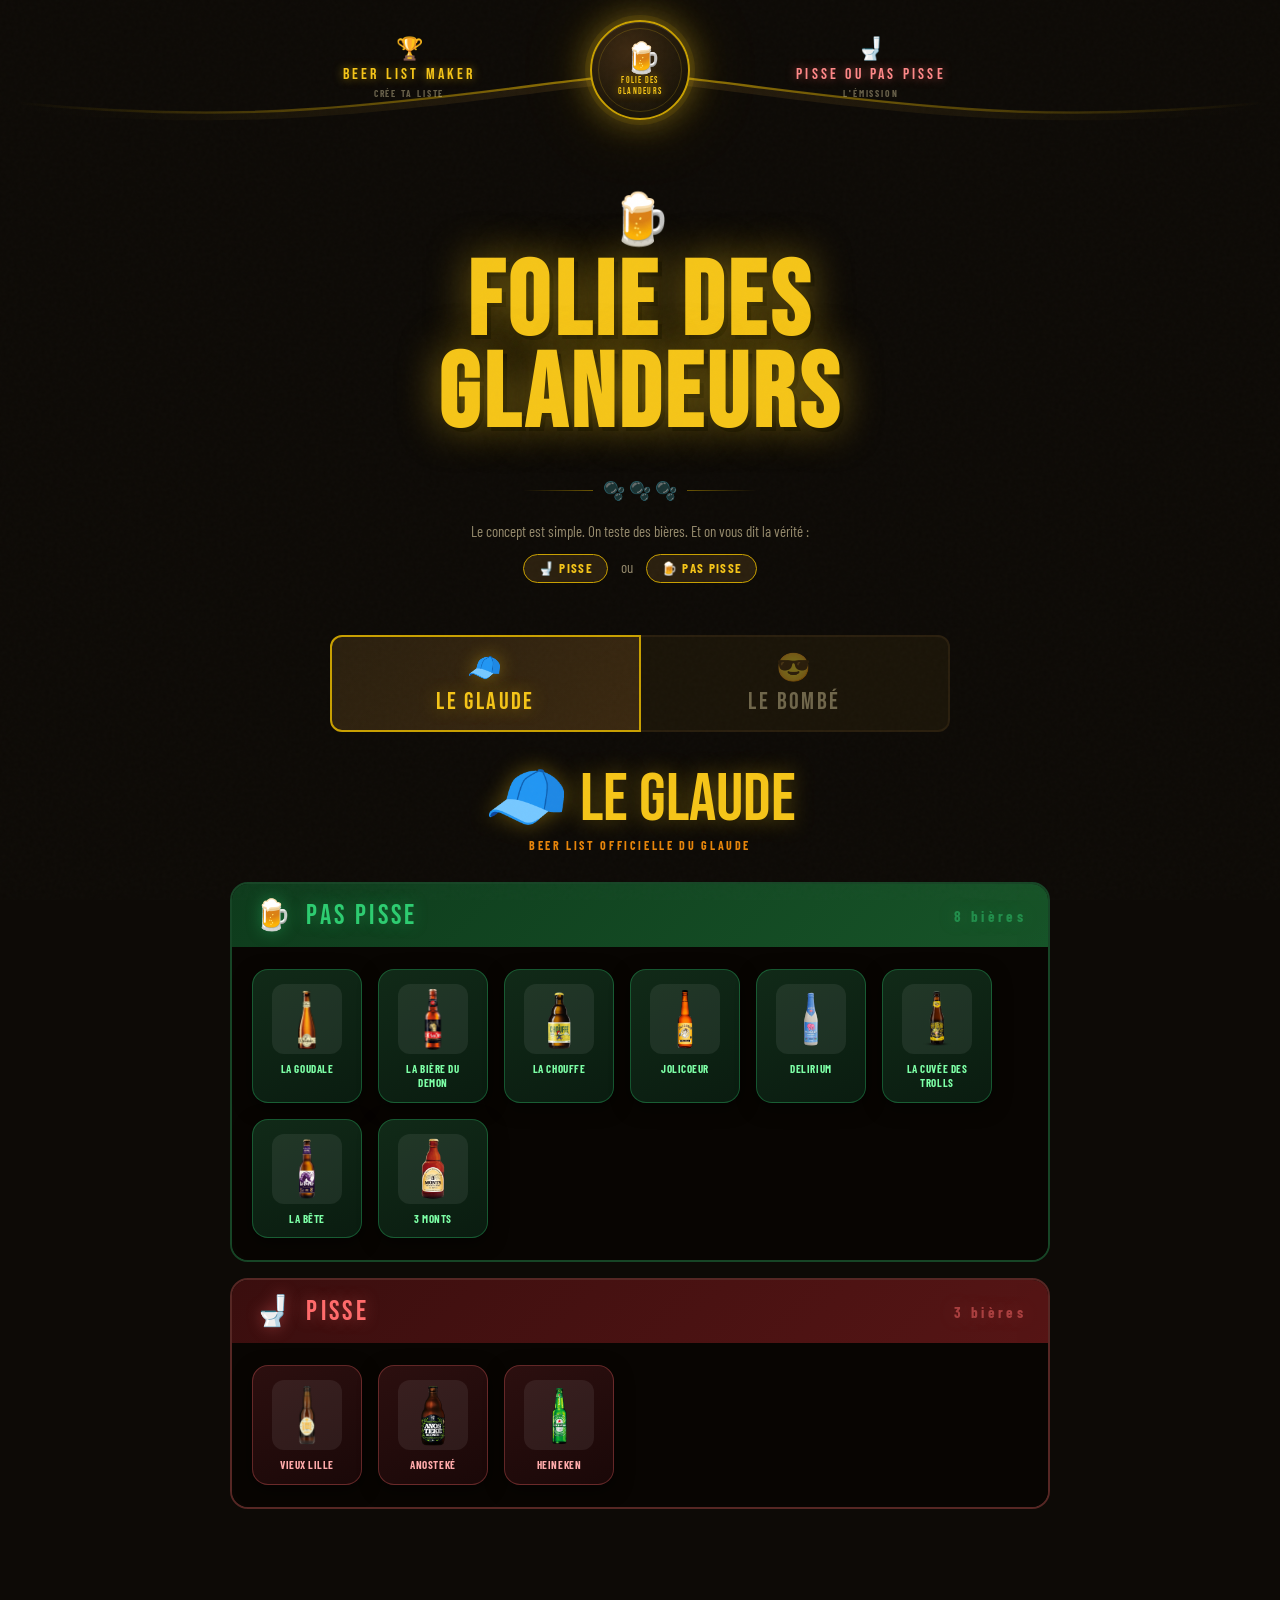
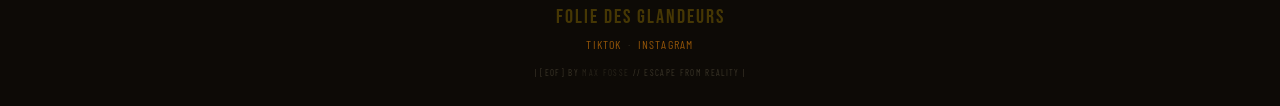
==== index.html @ b47819b6 "Add files via upload" ====
<!DOCTYPE html>
<html lang="fr">
<head>
  <meta charset="UTF-8">
  <meta name="viewport" content="width=device-width, initial-scale=1.0">
  <title>Folie Des Glandeurs</title>
  <link href="https://fonts.googleapis.com/css2?family=Bebas+Neue&family=Permanent+Marker&family=Barlow+Condensed:wght@400;600;700;900&display=swap" rel="stylesheet">
  <link rel="stylesheet" href="styles.css">
  <link rel="icon" href="image/logo.png" type="image/png">
</head>

<nav class="fdg-nav">
  <!-- SVG WINGS -->
  <svg class="fdg-nav-svg" viewBox="0 0 820 90" fill="none" xmlns="http://www.w3.org/2000/svg" preserveAspectRatio="xMidYMin meet">
    <!-- LEFT WING -->
    <path
      d="M410 40 C380 40 300 55 200 62 C130 67 60 63 10 58 C6 57.5 4 56 5 54 C6 52 10 52 15 52.5 C65 57 135 61 205 56 C305 49 385 34 410 34 Z"
      fill="url(#wingL)"
      opacity="0.92"
    />
    <!-- RIGHT WING -->
    <path
      d="M410 40 C440 40 520 55 620 62 C690 67 760 63 810 58 C814 57.5 816 56 815 54 C814 52 810 52 805 52.5 C755 57 685 61 615 56 C515 49 435 34 410 34 Z"
      fill="url(#wingR)"
      opacity="0.92"
    />
    <path
      d="M410 35 C380 35 300 50 200 57 C130 62 60 58 10 53"
      stroke="url(#glowL)" stroke-width="1.5" fill="none" opacity="0.7"
    />
    <path
      d="M410 35 C440 35 520 50 620 57 C690 62 760 58 810 53"
      stroke="url(#glowR)" stroke-width="1.5" fill="none" opacity="0.7"
    />
    <defs>
      <linearGradient id="wingL" x1="410" y1="0" x2="0" y2="0" gradientUnits="userSpaceOnUse">
        <stop offset="0%"   stop-color="#2a1f0e"/>
        <stop offset="60%"  stop-color="#1a1408"/>
        <stop offset="100%" stop-color="#0d0a06" stop-opacity="0"/>
      </linearGradient>
      <linearGradient id="wingR" x1="410" y1="0" x2="820" y2="0" gradientUnits="userSpaceOnUse">
        <stop offset="0%"   stop-color="#2a1f0e"/>
        <stop offset="60%"  stop-color="#1a1408"/>
        <stop offset="100%" stop-color="#0d0a06" stop-opacity="0"/>
      </linearGradient>
      <linearGradient id="glowL" x1="410" y1="0" x2="10" y2="0" gradientUnits="userSpaceOnUse">
        <stop offset="0%"   stop-color="#c9a000"/>
        <stop offset="70%"  stop-color="#c9a000" stop-opacity="0.3"/>
        <stop offset="100%" stop-color="#c9a000" stop-opacity="0"/>
      </linearGradient>
      <linearGradient id="glowR" x1="410" y1="0" x2="810" y2="0" gradientUnits="userSpaceOnUse">
        <stop offset="0%"   stop-color="#c9a000"/>
        <stop offset="70%"  stop-color="#c9a000" stop-opacity="0.3"/>
        <stop offset="100%" stop-color="#c9a000" stop-opacity="0"/>
      </linearGradient>
    </defs>
  </svg>
 
  <!-- Beer List Maker -->
  <a href="/beer-list-maker" class="fdg-wing-link left" id="link-tlmaker">
    <div class="wing-inner">
      <span class="wing-icon">🏆</span>
      <span class="wing-label">Beer List Maker</span>
      <span class="wing-sub">Crée ta liste</span>
    </div>
  </a>
 
  <!-- LOGO -->
  <a href="/" class="fdg-logo-btn">
    <span class="logo-emoji">🍺</span>
    <span class="logo-text">FOLIE DES<br>GLANDEURS</span>
  </a>
 
  <!-- Pisse ou Pas Pisse -->
  <a href="/pisse-ou-pas-pisse" class="fdg-wing-link right" id="link-emission">
    <div class="wing-inner">
      <span class="wing-icon">🚽</span>
      <span class="wing-label">Pisse ou Pas Pisse</span>
      <span class="wing-sub">L'émission</span>
    </div>
  </a>
</nav>

<body>
<header>
  <span class="header-emoji">🍺</span>
  <h1 class="logo-title">Folie Des<br><span>Glandeurs</span></h1>
</header>

<div class="bubble-sep">🫧 🫧 🫧</div>

<p class="intro">
  Le concept est simple. On teste des bières. Et on vous dit la vérité :
  <br>
  <span class="badge">🚽 Pisse</span> ou <span class="badge">🍺 Pas Pisse</span>
</p>

<div class="tabs">
  <button class="tab-btn active" onclick="switchTab('glaude')">
    <span class="avatar">🧢</span>Le Glaude
  </button>
  <button class="tab-btn" onclick="switchTab('bombe')">
    <span class="avatar">😎</span>Le Bombé
  </button>
</div>

<!-- LE GLAUDE -->
<div class="tier-container active" id="tier-glaude">
  <div class="tier-header">
    <div class="name">🧢 Le Glaude</div>
    <div class="subtitle">Beer List Officielle du Glaude</div>
  </div>
  <div class="tier-section pas-pisse">
    <div class="tier-section-header">
      <span class="cat-icon">🍺</span> Pas Pisse
      <span class="tier-count" id="glaude-pp-count"></span>
    </div>
    <div class="tier-grid" id="glaude-pp-grid"></div>
  </div>
  <div class="tier-section pisse">
    <div class="tier-section-header">
      <span class="cat-icon">🚽</span> Pisse
      <span class="tier-count" id="glaude-p-count"></span>
    </div>
    <div class="tier-grid" id="glaude-p-grid"></div>
  </div>
</div>

<!-- LE BOMBÉ -->
<div class="tier-container" id="tier-bombe">
  <div class="tier-header">
    <div class="name">😎 Le Bombé</div>
    <div class="subtitle">Beer List Officielle du Bombé</div>
  </div>
  <div class="tier-section pas-pisse">
    <div class="tier-section-header">
      <span class="cat-icon">🍺</span> Pas Pisse
      <span class="tier-count" id="bombe-pp-count"></span>
    </div>
    <div class="tier-grid" id="bombe-pp-grid"></div>
  </div>
  <div class="tier-section pisse">
    <div class="tier-section-header">
      <span class="cat-icon">🚽</span> Pisse
      <span class="tier-count" id="bombe-p-count"></span>
    </div>
    <div class="tier-grid" id="bombe-p-grid"></div>
  </div>
</div>

<footer>
  <div class="footer-logo">Folie Des Glandeurs</div>
  <a href="https://www.tiktok.com/@foliedesglandeursoff?_r=1&_t=ZN-94dSIFWjz3m" target="_blank">TikTok</a> &nbsp;·&nbsp;
  <a href="https://www.instagram.com/foliedesglandeurs?igsh=MXhsZ2gyMXBodjlmdg==" target="_blank">Instagram</a>
  <div class="footer-credit">
    | [EOF] BY <a href="https://maxfosse.github.io/" target="_blank">MAX FOSSE</a> // ESCAPE FROM REALITY |
  </div>
</footer>
<script src="script.js"></script>
<script>console.log("%c[SYSTEM] Welcome to the human race.", "color: #00ff41; font-weight: bold;");</script>
</body>
</html>
---- styles.css ----
/* ═══════════════════════════════════════════════
   VARIABLES GLOBALES
   (la palette couleur)
═══════════════════════════════════════════════ */
:root {
    --gold: #f5c518;
    --gold-dark: #c9a000;
    --amber: #e8850a;
    --pas-pisse: #1a8c3c;
    --pas-pisse-light: #2ecc71;
    --pisse-light: #ff6b6b;
    --dark: #0d0a06;
    --dark-2: #1a1408;
    --dark-3: #2a1f0e;
    --text: #f0e0b0;
  }

/* ═══════════════════════════════════════════════
   RESET & BASE
   (pratique)
═══════════════════════════════════════════════ */
  * { margin: 0; padding: 0; box-sizing: border-box; }

/* ═══════════════════════════════════════════════
   SCROLLBAR CUSTOM 
   (ouais je me suis même fait chier à faire ça, c'est pas trop la classe ?)
═══════════════════════════════════════════════ */
  ::-webkit-scrollbar { width: 8px; }
  ::-webkit-scrollbar-track {
    background: var(--dark-2);
    border-left: 1px solid rgba(201,160,0,0.08);
  }
  ::-webkit-scrollbar-thumb {
    background: linear-gradient(180deg, var(--gold-dark), #7a5e00);
    border-radius: 100px;
    border: 2px solid var(--dark-2);
    box-shadow: 0 0 8px rgba(245,197,24,0.3);
  }
  ::-webkit-scrollbar-thumb:hover {
    background: linear-gradient(180deg, var(--gold), var(--gold-dark));
    box-shadow: 0 0 14px rgba(245,197,24,0.55);
  }
  * { scrollbar-width: thin; scrollbar-color: var(--gold-dark) var(--dark-2); }

/* ═══════════════════════════════════════════════
   BODY
   (le fond de cave dans lequel on teste les bières grosso merdo)
═══════════════════════════════════════════════ */
  body {
    background-color: var(--dark);
    color: var(--text);
    font-family: 'Barlow Condensed', sans-serif;
    min-height: 100vh;
    overflow-x: hidden;
  }

  /* Grain de bruit */
  body::before {
    content: '';
    position: fixed; inset: 0;
    background-image: url("data:image/svg+xml,%3Csvg viewBox='0 0 256 256' xmlns='http://www.w3.org/2000/svg'%3E%3Cfilter id='n'%3E%3CfeTurbulence type='fractalNoise' baseFrequency='0.9' numOctaves='4' stitchTiles='stitch'/%3E%3C/filter%3E%3Crect width='100%25' height='100%25' filter='url(%23n)' opacity='0.04'/%3E%3C/svg%3E");
    pointer-events: none; z-index: 999; opacity: 0.55;
  }

/* ═══════════════════════════════════════════════
   HEADER
═══════════════════════════════════════════════ */
  header { text-align: center; padding: 56px 20px 20px; }

  .header-emoji {
    font-size: clamp(28px, 5vw, 50px);
    display: block; margin-bottom: 10px;
    animation: sway 3s ease-in-out infinite;
  }

  /* Elle se balance comme Le Bombé après sa 5ème pinte */
  @keyframes sway {
    0%, 100% { transform: rotate(-5deg); }
    50%       { transform: rotate(5deg);  }
  }

  .logo-title {
    font-family: 'Bebas Neue', sans-serif;
    font-size: clamp(48px, 11vw, 104px);
    letter-spacing: 0.04em; line-height: 0.88;
    color: var(--gold);
    text-shadow: 0 0 40px rgba(245,197,24,0.5), 4px 4px 0 rgba(0,0,0,0.9);
  }

/* ═══════════════════════════════════════════════
   SÉPARATEUR À BULLES (jsp pourquoi j'ai fait ça honnêtement, mais c'est pas trop mauvais en vrai)
═══════════════════════════════════════════════ */
  .bubble-sep {
    display: flex; justify-content: center; align-items: center; gap: 10px;
    margin: 18px auto; font-size: 18px; opacity: 0.5;
  }
  .bubble-sep::before, .bubble-sep::after { content: ''; height: 1px; width: 70px; }
  .bubble-sep::before { background: linear-gradient(90deg, transparent, var(--gold-dark)); }
  .bubble-sep::after  { background: linear-gradient(90deg, var(--gold-dark), transparent); }

/* ═══════════════════════════════════════════════
   INTRO & BADGE 
   (simple, efficace, comme une bonne pinte de blonde en début de soirée)
═══════════════════════════════════════════════ */
  .intro {
    text-align: center; max-width: 520px; margin: 0 auto 42px;
    padding: 0 20px; font-size: 15px; line-height: 1.65;
    color: rgba(240,224,176,0.6);
  }

  .badge {
    display: inline-block; background: var(--dark-3);
    border: 1px solid var(--gold-dark); border-radius: 100px;
    padding: 3px 14px; font-size: 13px; font-weight: 700;
    letter-spacing: 0.1em; color: var(--gold); margin: 10px; text-transform: uppercase;
  }

/* ═══════════════════════════════════════════════
   ONGLETS (Glaude, Bombé tu connais)
═══════════════════════════════════════════════ */
  .tabs {
    display: flex; justify-content: center;
    margin: 0 auto 34px; max-width: 660px; padding: 0 20px;
  }

  .tab-btn {
    flex: 1; padding: 14px 16px;
    background: var(--dark-2); border: 2px solid var(--dark-3);
    color: rgba(240,224,176,0.4);
    font-family: 'Bebas Neue', sans-serif; font-size: 24px; letter-spacing: 0.1em;
    cursor: pointer; transition: all 0.22s ease;
  }

  .tab-btn:first-child { border-radius: 12px 0 0 12px; }
  .tab-btn:last-child  { border-radius: 0 12px 12px 0; margin-left: -2px; }

  .tab-btn.active {
    background: linear-gradient(135deg, var(--dark-3), #3a2810);
    color: var(--gold); border-color: var(--gold-dark);
    text-shadow: 0 0 18px rgba(245,197,24,0.4);
    position: relative; z-index: 1;
  }

  .tab-btn:hover:not(.active) { color: rgba(240,224,176,0.7); background: var(--dark-3); }
  .tab-btn .avatar { display: block; font-size: 28px; margin-bottom: 2px; }

/* ═══════════════════════════════════════════════
   TIER CONTAINER, le verdict c'est ici !
═══════════════════════════════════════════════ */
  .tier-container {
    display: none; max-width: 860px;
    margin: 0 auto 60px; padding: 0 20px;
    animation: fadeIn 0.35s ease;
  }

  .tier-container.active { display: block; }

  @keyframes fadeIn {
    from { opacity: 0; transform: translateY(10px); }
    to   { opacity: 1; transform: translateY(0); }
  }

  .tier-header { text-align: center; margin-bottom: 30px; }

  .tier-header .name {
    font-family: 'Bebas Neue', sans-serif;
    font-size: clamp(36px, 8vw, 68px);
    color: var(--gold); text-shadow: 0 0 22px rgba(245,197,24,0.38); line-height: 1;
  }

  .tier-header .subtitle {
    font-size: 12px; color: var(--amber); font-weight: 700;
    letter-spacing: 0.22em; text-transform: uppercase; margin-top: 4px;
  }

/* ═══════════════════════════════════════════════
   SECTIONS: Pas Pisse 🍺 / Pisse 🚽
   (J'espère pour toi que tu n'es pas dans Pisse)
═══════════════════════════════════════════════ */
  .tier-section {
    margin-bottom: 16px; border-radius: 18px; overflow: hidden;
    border: 2px solid transparent;
  }

  .tier-section.pas-pisse { border-color: rgba(46,204,113,0.3); }
  .tier-section.pisse     { border-color: rgba(255,107,107,0.3); }

  .tier-section-header {
    display: flex; align-items: center; gap: 12px;
    padding: 13px 22px;
    font-family: 'Bebas Neue', sans-serif; font-size: 28px; letter-spacing: 0.12em;
  }

  /* Vert comme la récompense, rouge comme la honte */
  .pas-pisse .tier-section-header {
    background: linear-gradient(135deg, #0e3b1c, #175428);
    color: var(--pas-pisse-light); text-shadow: 0 0 16px rgba(46,204,113,0.4);
  }

  .pisse .tier-section-header {
    background: linear-gradient(135deg, #3a0e0e, #561515);
    color: var(--pisse-light); text-shadow: 0 0 16px rgba(255,107,107,0.4);
  }

  .tier-section-header .cat-icon { font-size: 30px; }

  .tier-count {
    margin-left: auto; font-size: 15px; opacity: 0.5;
    font-family: 'Barlow Condensed', sans-serif; font-weight: 700;
  }

  .tier-grid {
    display: flex; flex-wrap: wrap; gap: 16px;
    padding: 22px 20px; background: rgba(7,5,2,0.88);
    min-height: 100px;
  }

/* ═══════════════════════════════════════════════
   BEER CARD, chaque bière la mérite
   (même la Heineken...)
═══════════════════════════════════════════════ */
  .beer-card {
    display: flex; flex-direction: column; align-items: center; gap: 8px;
    padding: 14px 14px 12px; border-radius: 16px;
    text-align: center; width: 110px;
    transition: transform 0.22s ease, box-shadow 0.22s ease;
  }

  .beer-card:hover { transform: translateY(-5px); }

  .beer-img-wrap {
    width: 70px; height: 70px;
    display: flex; align-items: center; justify-content: center;
    border-radius: 12px; overflow: hidden;
    background: rgba(255,255,255,0.07); flex-shrink: 0;
  }

  .beer-img-wrap img { width: 62px; height: 62px; object-fit: contain; }

  /* Si l'image charge pas — fallback emoji, dignité préservée */
  .beer-emoji-fallback { font-size: 40px; line-height: 1; display: none; }

  .beer-name {
    font-size: 11px; font-weight: 700;
    letter-spacing: 0.05em; text-transform: uppercase;
    line-height: 1.25; max-width: 104px; word-break: break-word;
  }

  /* Gloire */
  .pas-pisse .beer-card {
    background: linear-gradient(155deg, #112a18, #0a1c10);
    border: 1px solid rgba(46,204,113,0.32); color: #7dffa6;
    box-shadow: 0 5px 18px rgba(0,0,0,0.5);
  }

  .pas-pisse .beer-card:hover {
    box-shadow: 0 12px 30px rgba(46,204,113,0.22);
    border-color: var(--pas-pisse-light);
  }

  /* Infamie */
  .pisse .beer-card {
    background: linear-gradient(155deg, #2c0f0f, #1a0808);
    border: 1px solid rgba(255,107,107,0.3); color: #ffaaaa;
    box-shadow: 0 5px 18px rgba(0,0,0,0.5);
  }

  .pisse .beer-card:hover {
    box-shadow: 0 12px 30px rgba(255,107,107,0.22);
    border-color: var(--pisse-light);
  }

/* ═══════════════════════════════════════════════
   FOOTER (c'est déjà la fin de la soirée ?)
═══════════════════════════════════════════════ */
  footer {
    text-align: center; padding: 36px 20px 28px;
    font-size: 12px; color: rgba(240,224,176,0.2);
    letter-spacing: 0.1em; text-transform: uppercase;
  }

  footer a { color: var(--amber); text-decoration: none; opacity: 0.6; transition: opacity 0.2s; }
  footer a:hover { opacity: 1; }

  .footer-logo {
    font-family: 'Bebas Neue', sans-serif; font-size: 20px;
    color: var(--gold-dark); letter-spacing: 0.1em; margin-bottom: 8px; opacity: 0.3;
  }

  .footer-credit {
    font-size: 0.55rem;
    letter-spacing: 0.15em;
    text-transform: uppercase;
    margin-top: 1rem; 
    text-decoration: none;
  }

  .footer-credit a {
    color: inherit;
    text-decoration: none;
  }
  

/* ═══════════════════════════════════════════════
   RESPONSIVE 
═══════════════════════════════════════════════ */
  @media (max-width: 560px) {
    .tabs { flex-direction: column; }
    .tab-btn:first-child, .tab-btn:last-child {
      border-radius: 12px; border: 2px solid var(--dark-3); margin-bottom: 6px;
    }
    .beer-card { width: 95px; }
    .beer-img-wrap { width: 58px; height: 58px; }
    .beer-img-wrap img { width: 50px; height: 50px; }
  }

/* ══════════════════════════════════════════════
   NAV (oui les ailes sont en SVG, merci Claude de m'avoir aidé)
══════════════════════════════════════════════ */
  .fdg-nav {
    position: relative;
    width: 100%;
    height: 130px;
    display: flex;
    align-items: flex-start;
    justify-content: center;
    padding-top: 20px;
    z-index: 100;
  }

  .fdg-wings-svg {
    position: absolute;
    top: 20px;
    left: 50%;
    transform: translateX(-50%);
    width: min(960px, 100vw);
    height: 100px;
    pointer-events: none; 
  }
 
  /* ── MÉDAILLON CENTRAL ── */
  .fdg-logo-btn {
    position: absolute;
    top: 20px;
    left: 50%;
    transform: translateX(-50%);
    width: 100px;
    height: 100px;
    border-radius: 50%;
    background: radial-gradient(circle at 38% 32%, #3d2912 0%, #1a1408 70%);
    border: 2px solid #c9a000;
    box-shadow:
      0 0 0 5px rgba(245,197,24,0.08),
      0 0 35px rgba(245,197,24,0.45),
      0 0 80px rgba(245,197,24,0.15),
      inset 0 1px 0 rgba(255,255,255,0.1);
    display: flex;
    flex-direction: column;
    align-items: center;
    justify-content: center;
    text-decoration: none;
    cursor: pointer;
    transition: transform 0.3s ease, box-shadow 0.3s ease;
    z-index: 20;
  }
 
  /* Anneau intérieur (ou je l'ai cherché et j'ai mis un comm tu vas faire quoi hein ?) */
  .fdg-logo-btn::before {
    content: '';
    position: absolute;
    inset: 6px;
    border-radius: 50%;
    border: 1px solid rgba(245,197,24,0.18);
    pointer-events: none;
  }
 
  .fdg-logo-btn:hover {
    transform: translateX(-50%) scale(1.09);
    box-shadow:
      0 0 0 5px rgba(245,197,24,0.13),
      0 0 55px rgba(245,197,24,0.65),
      0 0 100px rgba(245,197,24,0.25),
      inset 0 1px 0 rgba(255,255,255,0.14);
  }
 
  .fdg-logo-btn .logo-emoji { font-size: 30px; line-height: 1; margin-left: 4px; transform: translateY(-2px); }
  .fdg-logo-btn .logo-text {
    font-family: 'Bebas Neue', sans-serif;
    font-size: 9px;
    letter-spacing: 0.14em;
    color: #f5c518;
    text-align: center;
    line-height: 1.2;
    margin-top: 3px;
    text-shadow: 0 0 8px rgba(245,197,24,0.7);
  }
 
  /* ── LIENS DES SORTES D'AILES ── */
  .fdg-wing-link {
    position: absolute;
    top: 20px;
    height: 100px;
    display: flex;
    align-items: center;
    text-decoration: none;
    z-index: 15;
    transition: filter 0.25s;
  }
 
  .fdg-wing-link:hover { filter: brightness(1.4); }
 
  .fdg-wing-link.left {
    right: calc(50% + 46px);
    width: 340px;
    justify-content: center;
    padding-right: 30px;
  }
 
  .fdg-wing-link.right {
    left: calc(50% + 46px);
    width: 340px;
    justify-content: center;
    padding-left: 30px;
  }
 
  .wing-inner {
    display: flex;
    flex-direction: column;
    align-items: center;
    gap: 4px;
    pointer-events: none;
  }
 
  .wing-icon { font-size: 22px; line-height: 1; transform: translateY(-5px); }
 
  .wing-label {
    font-family: 'Bebas Neue', sans-serif;
    font-size: 16px;
    letter-spacing: 0.2em;
    line-height: 1;
    white-space: nowrap;
  }

  .fdg-wing-link.left  .wing-label { color: #f5c518; text-shadow: 0 0 10px rgba(245,197,24,0.6); }
  .fdg-wing-link.right .wing-label { color: #ff8888; text-shadow: 0 0 10px rgba(255,107,107,0.6); }
 
  .wing-sub {
    font-size: 9.5px;
    font-weight: 700;
    letter-spacing: 0.2em;
    text-transform: uppercase;
    color: rgba(240,224,176,0.4);
    white-space: nowrap;
  }
 
  .fdg-wing-link.active .wing-label { filter: brightness(1.2); }
  .fdg-wing-link.active .wing-sub   { color: rgba(240,224,176,0.7); }

/* ══════════════════════════════════════════════
   RESPONSIVE NAV (je me répète mais je déteste optimiser pour mobile !)
══════════════════════════════════════════════ */

  @media (max-width: 900px) {
    .fdg-nav {
      height: 140px;
      overflow: visible;
    }

    .fdg-nav-svg {
      width: 100%;
      top: 38px;  
      padding-top: 30px;      
    }

    .fdg-logo-btn {
      top: 28px;
      width: 86px;
      height: 86px;
    }
    .fdg-logo-btn .logo-emoji { font-size: 25px; }
    .fdg-logo-btn .logo-text  { font-size: 8px; }

    .fdg-wing-link {
      top: 28px;
      height: 86px;
    }

    .fdg-wing-link.left {
      width: auto;
      left: 15px;
      right: calc(50% + 50px);
      padding-bottom: 25px;
    }

    .fdg-wing-link.right {
      width: auto;
      right: 15px;
      left: calc(50% + 50px);
      padding-left: 0px;
      padding-bottom: 25px;
    }

    .logo-emoji {
      padding-right: 2.5px;
    }

    .wing-icon {
      font-size: 18px;
      transform: translateY(0);
    }
    .wing-label { font-size: 13px; letter-spacing: 0.14em; }
    .wing-sub   { font-size: 8px;  letter-spacing: 0.14em; }
  }

  @media (max-width: 500px) {
    .fdg-nav {
      height: 120px;
      overflow: visible;
    }

    .fdg-nav-svg {
      width: 100%;
      top: 32px;
    }

    .fdg-logo-btn {
      top: 24px;
      width: 72px;
      height: 72px;
    }
    .fdg-logo-btn .logo-emoji { font-size: 20px; }
    .fdg-logo-btn .logo-text  { font-size: 6.5px; }

    .fdg-wing-link {
      top: 24px;
      height: 72px;
    }
    .fdg-wing-link.left  { right: calc(50% + 42px); padding-right: 10px; }
    .fdg-wing-link.right { left:  calc(50% + 42px); padding-left:  10px; }

    .wing-icon  {
      font-size: 14px;
      transform: translateY(0); 
    }
    .wing-label { font-size: 10px; letter-spacing: 0.08em; }
    .wing-sub   { font-size: 7px;  letter-spacing: 0.08em; }
  }
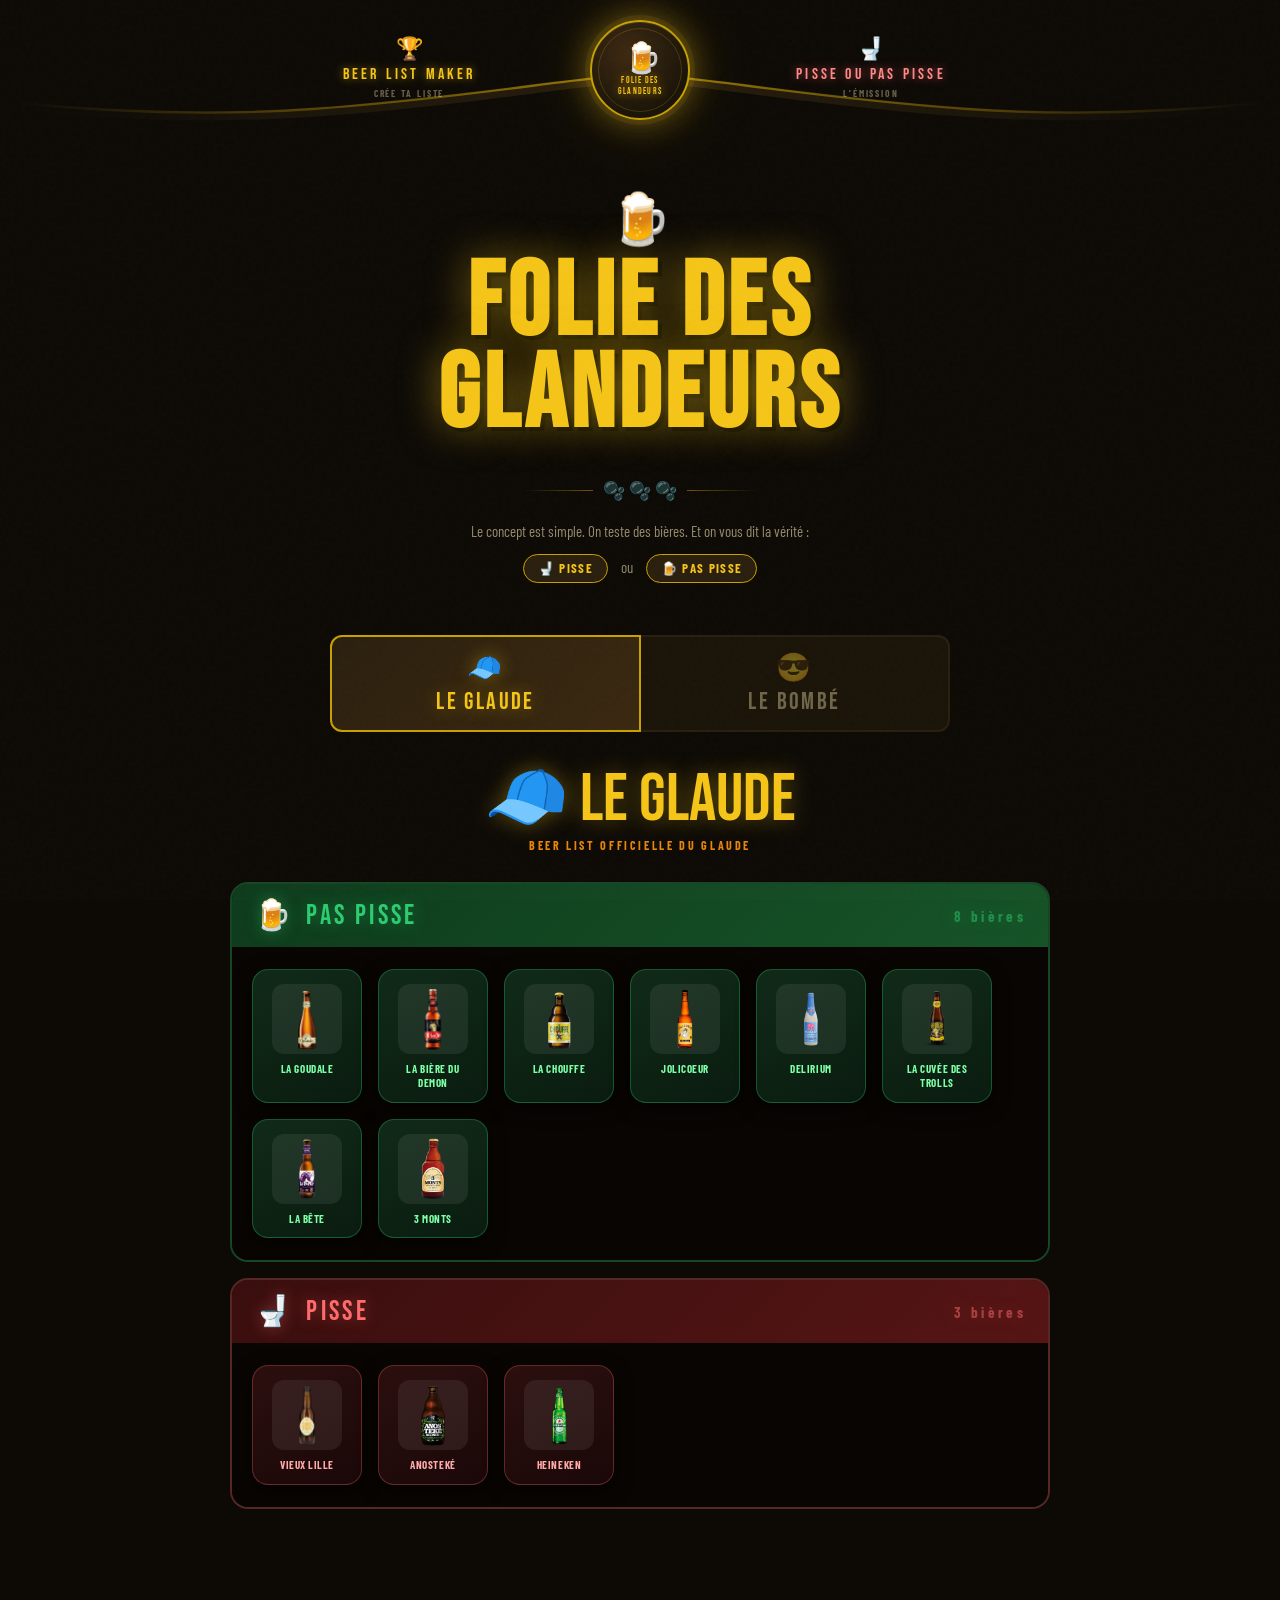
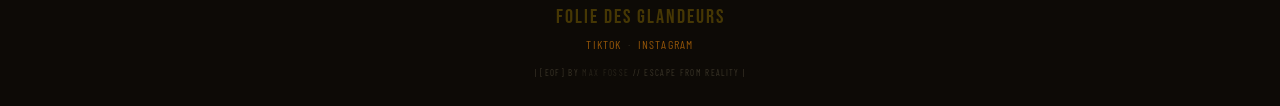
==== commit 54bc3ccf: "Add files via upload" ====
--- a/index.html
+++ b/index.html
@@ -3,10 +3,26 @@
 <head>
   <meta charset="UTF-8">
   <meta name="viewport" content="width=device-width, initial-scale=1.0">
-  <title>Folie Des Glandeurs</title>
+  
+  <title>Folie Des Glandeurs | Pisse ou Pas Pisse ?</title>
+  <meta name="description" content="Le Glaude et Le Bombé testent des bières pour vous. Verdict sans appel : Pisse ou Pas Pisse ? Créez aussi votre propre Beer List Maker !">
+  <meta name="keywords" content="Folie Des Glandeurs, test bière, Pisse ou Pas Pisse, Beer List Maker, Le Glaude, Le Bombé, dégustation bière humour">
+  <meta name="author" content="Folie Des Glandeurs">
+
+  <meta property="og:type" content="website">
+  <meta property="og:url" content="https://foliedesglandeurs.github.io/">
+  <meta property="og:title" content="Folie Des Glandeurs - Pisse ou Pas Pisse ?">
+  <meta property="og:description" content="Découvrez le classement officiel des bières par Le Glaude et Le Bombé.">
+  <meta property="og:image" content="images/logo.webp">
+
+  <meta property="twitter:card" content="summary_large_image">
+  <meta property="twitter:title" content="Folie Des Glandeurs">
+  <meta property="twitter:description" content="Verdict bière : Pisse ou Pas Pisse ? Le concept ultime pour les amateurs de mousse.">
+  <meta property="twitter:image" content="images/logo.webp">
+
   <link href="https://fonts.googleapis.com/css2?family=Bebas+Neue&family=Permanent+Marker&family=Barlow+Condensed:wght@400;600;700;900&display=swap" rel="stylesheet">
   <link rel="stylesheet" href="styles.css">
-  <link rel="icon" href="image/logo.png" type="image/png">
+  <link rel="icon" href="images/logo.webp" type="image/webp">
 </head>
 
 <nav class="fdg-nav">
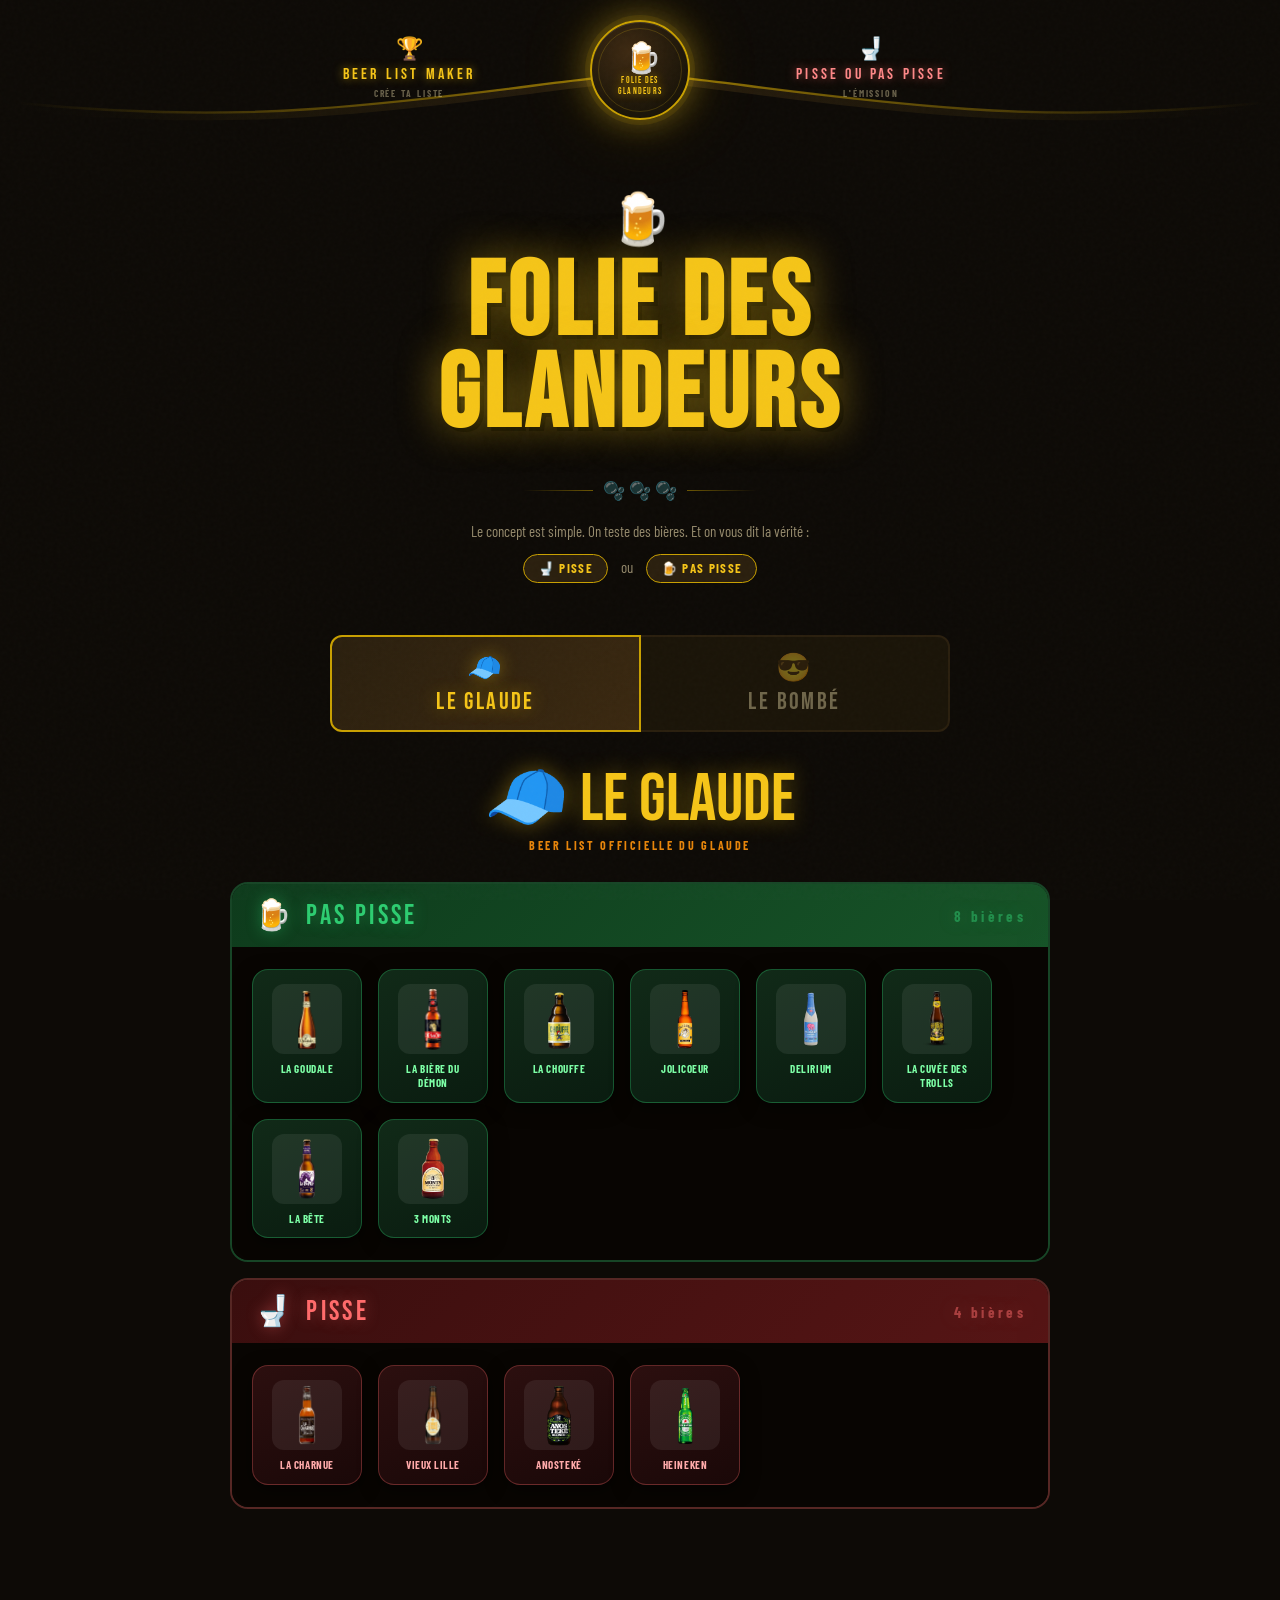
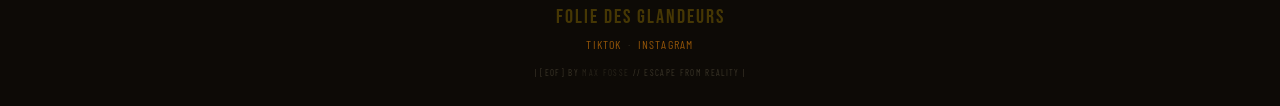
==== commit cc92bc25: "Add files via upload" ====
--- a/index.html
+++ b/index.html
@@ -25,6 +25,7 @@
   <link rel="icon" href="images/logo.webp" type="image/webp">
 </head>
 
+<body>
 <nav class="fdg-nav">
   <!-- SVG WINGS -->
   <svg class="fdg-nav-svg" viewBox="0 0 820 90" fill="none" xmlns="http://www.w3.org/2000/svg" preserveAspectRatio="xMidYMin meet">
@@ -97,7 +98,6 @@
   </a>
 </nav>
 
-<body>
 <header>
   <span class="header-emoji">🍺</span>
   <h1 class="logo-title">Folie Des<br><span>Glandeurs</span></h1>
@@ -112,10 +112,10 @@
 </p>
 
 <div class="tabs">
-  <button class="tab-btn active" onclick="switchTab('glaude')">
+  <button class="tab-btn active" data-tab="glaude" onclick="switchTab('glaude')">
     <span class="avatar">🧢</span>Le Glaude
   </button>
-  <button class="tab-btn" onclick="switchTab('bombe')">
+  <button class="tab-btn" data-tab="bombe" onclick="switchTab('bombe')">
     <span class="avatar">😎</span>Le Bombé
   </button>
 </div>
@@ -172,6 +172,7 @@
     | [EOF] BY <a href="https://maxfosse.github.io/" target="_blank">MAX FOSSE</a> // ESCAPE FROM REALITY |
   </div>
 </footer>
+<script src="utils.js"></script>
 <script src="script.js"></script>
 <script>console.log("%c[SYSTEM] Welcome to the human race.", "color: #00ff41; font-weight: bold;");</script>
 </body>
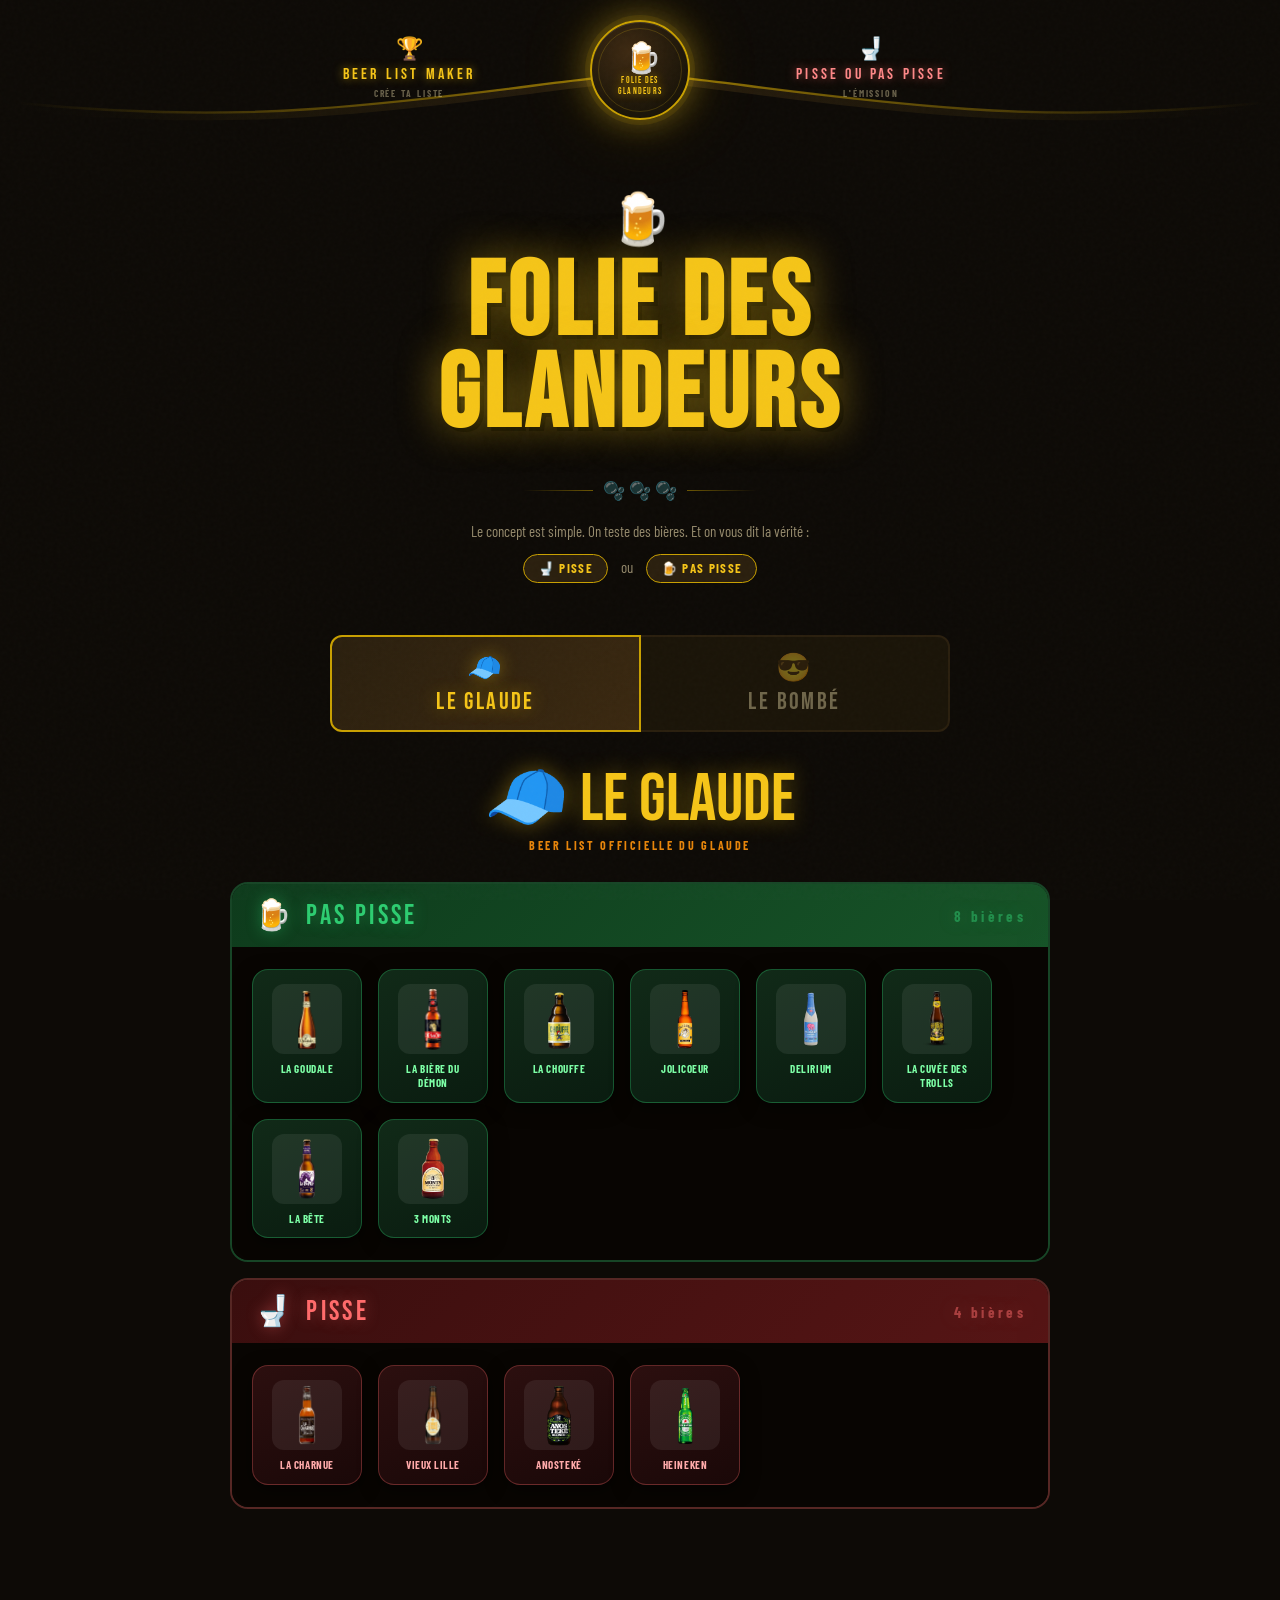
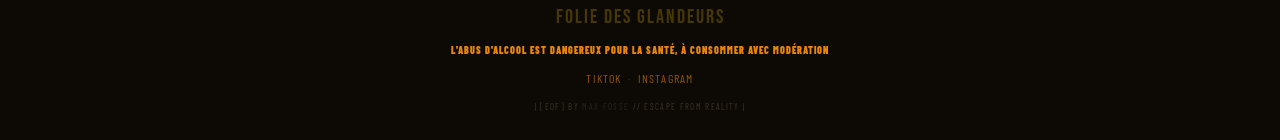
==== commit 2f1f77c9: "Add files via upload" ====
--- a/index.html
+++ b/index.html
@@ -20,6 +20,7 @@
   <meta property="twitter:description" content="Verdict bière : Pisse ou Pas Pisse ? Le concept ultime pour les amateurs de mousse.">
   <meta property="twitter:image" content="images/logo.webp">
 
+  <link rel="canonical" href="https://foliedesglandeurs.github.io/">
   <link href="https://fonts.googleapis.com/css2?family=Bebas+Neue&family=Permanent+Marker&family=Barlow+Condensed:wght@400;600;700;900&display=swap" rel="stylesheet">
   <link rel="stylesheet" href="styles.css">
   <link rel="icon" href="images/logo.webp" type="image/webp">
@@ -166,12 +167,16 @@
 
 <footer>
   <div class="footer-logo">Folie Des Glandeurs</div>
+  <p class="legal-notice">L'abus d'alcool est dangereux pour la santé, à consommer avec modération</p>
   <a href="https://www.tiktok.com/@foliedesglandeursoff?_r=1&_t=ZN-94dSIFWjz3m" target="_blank">TikTok</a> &nbsp;·&nbsp;
   <a href="https://www.instagram.com/foliedesglandeurs?igsh=MXhsZ2gyMXBodjlmdg==" target="_blank">Instagram</a>
   <div class="footer-credit">
     | [EOF] BY <a href="https://maxfosse.github.io/" target="_blank">MAX FOSSE</a> // ESCAPE FROM REALITY |
   </div>
 </footer>
+
+<button id="back-to-top" title="Remonter en haut">↑</button>
+
 <script src="utils.js"></script>
 <script src="script.js"></script>
 <script>console.log("%c[SYSTEM] Welcome to the human race.", "color: #00ff41; font-weight: bold;");</script>
--- a/styles.css
+++ b/styles.css
@@ -544,4 +544,43 @@
     }
     .wing-label { font-size: 10px; letter-spacing: 0.08em; }
     .wing-sub   { font-size: 7px;  letter-spacing: 0.08em; }
-  }+  }
+
+
+
+
+/* --- Smooth scroll pour tout le site --- */
+html {
+    scroll-behavior: smooth;
+}
+
+/* --- Bouton Back to Top --- */
+#back-to-top {
+    position: fixed;
+    bottom: 30px;
+    right: 30px;
+    width: 50px;
+    height: 50px;
+    background: var(--gold);
+    color: var(--dark);
+    border: none;
+    border-radius: 50%;
+    font-size: 24px;
+    font-weight: bold;
+    cursor: pointer;
+    box-shadow: 0 4px 15px rgba(0,0,0,0.3);
+    display: none; /* Caché par défaut */
+    z-index: 999;
+    transition: opacity 0.3s, transform 0.3s;
+}
+#back-to-top:hover { background: var(--gold-dark); transform: translateY(-5px); }
+
+/* --- Mention Légale --- */
+.legal-notice {
+    font-size: 10px;
+    color: var(--amber);
+    margin: 15px 0;
+    font-weight: 900;
+    text-transform: uppercase;
+    letter-spacing: 1px;
+}
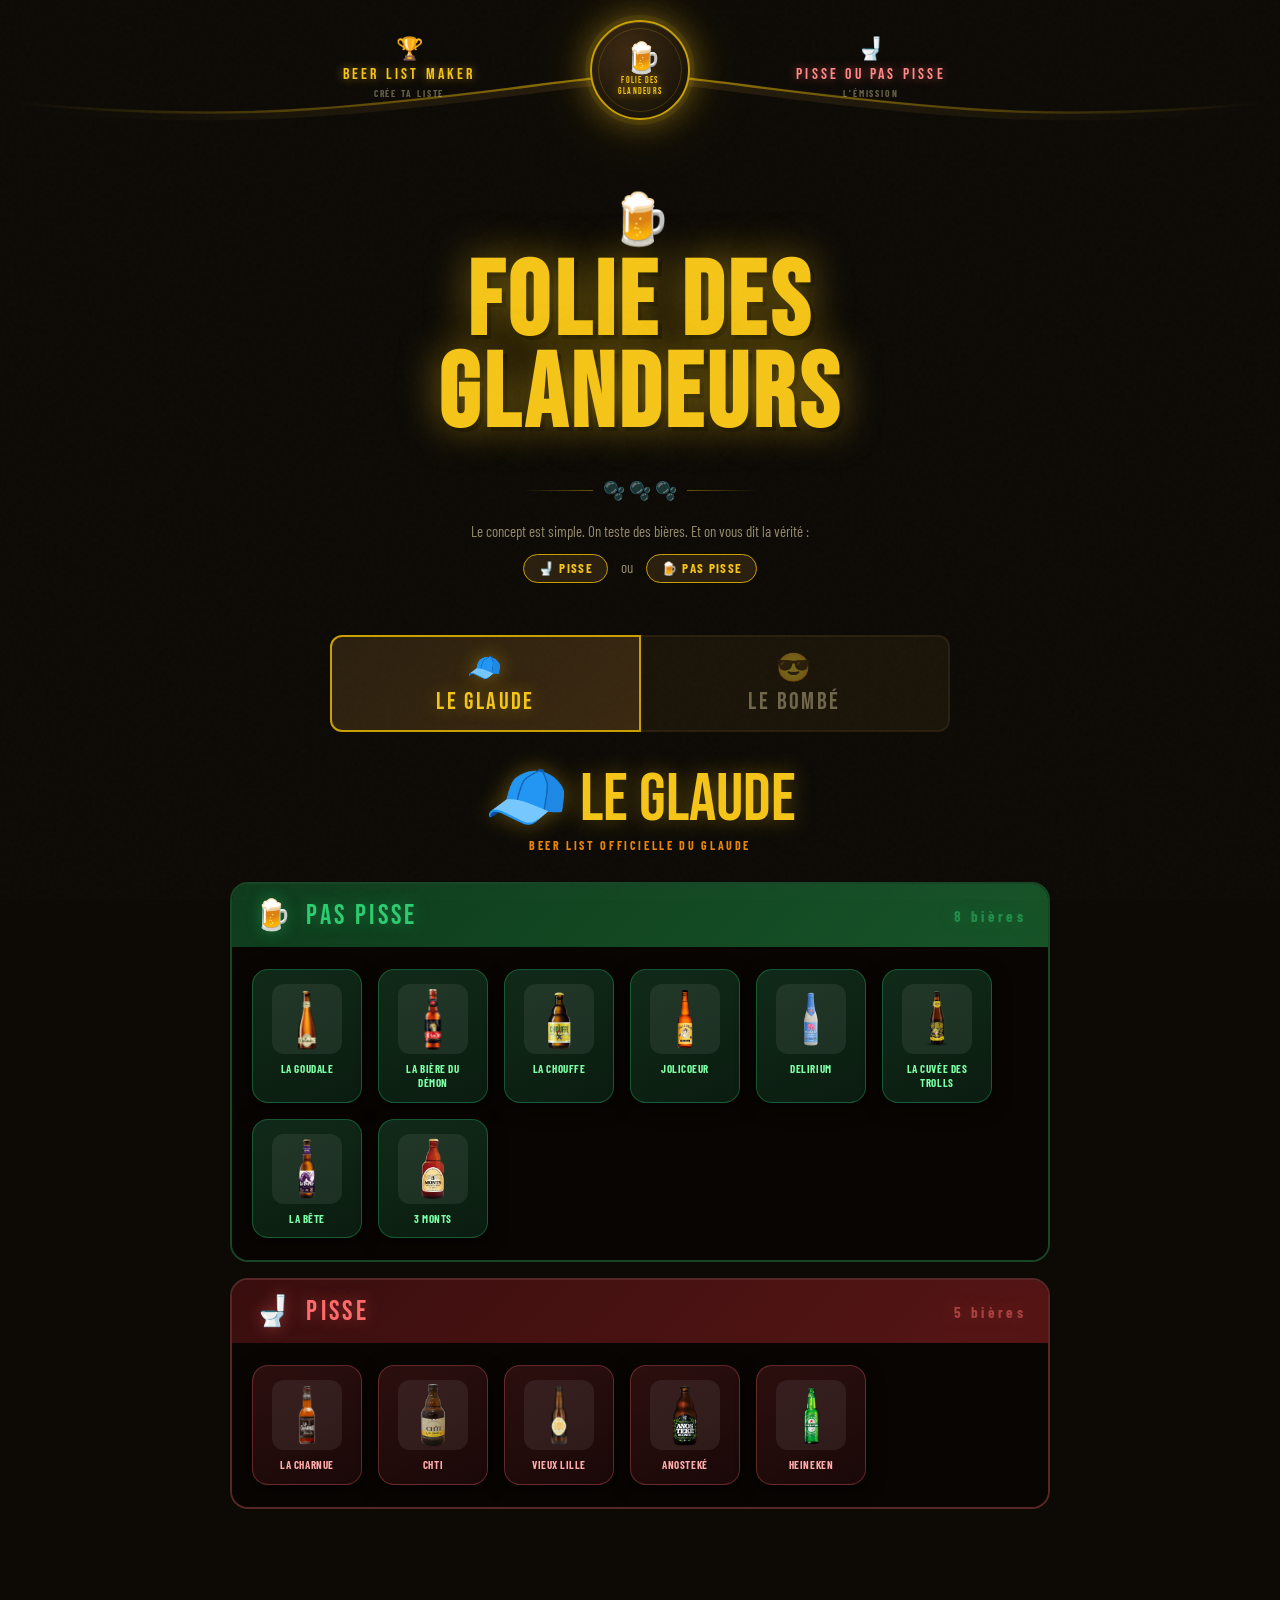
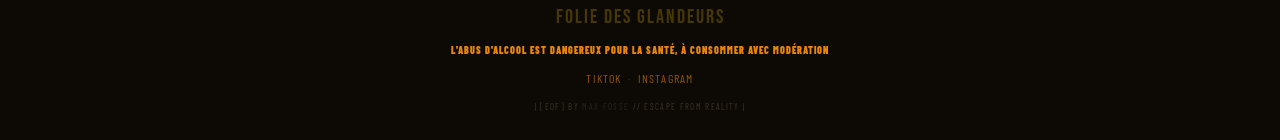
==== commit 0994025c: "Add files via upload" ====
--- a/index.html
+++ b/index.html
@@ -4,23 +4,89 @@
   <meta charset="UTF-8">
   <meta name="viewport" content="width=device-width, initial-scale=1.0">
   
+  <!-- ══════════════════════════════════════════
+       SEO CORE
+  ══════════════════════════════════════════ -->
   <title>Folie Des Glandeurs | Pisse ou Pas Pisse ?</title>
-  <meta name="description" content="Le Glaude et Le Bombé testent des bières pour vous. Verdict sans appel : Pisse ou Pas Pisse ? Créez aussi votre propre Beer List Maker !">
-  <meta name="keywords" content="Folie Des Glandeurs, test bière, Pisse ou Pas Pisse, Beer List Maker, Le Glaude, Le Bombé, dégustation bière humour">
+  <meta name="description" content="Le Glaude et Le Bombé testent des bières pour vous. Verdict sans appel : Pisse ou Pas Pisse ? Consultez la Beer List officielle et créez la vôtre avec le Beer List Maker !">
   <meta name="author" content="Folie Des Glandeurs">
-
+  <meta name="robots" content="index, follow, max-snippet:-1, max-image-preview:large, max-video-preview:-1">
+  <meta name="theme-color" content="#edfa00">
+  <link rel="canonical" href="https://foliedesglandeurs.github.io/">
+
+  <!-- ══════════════════════════════════════════
+       OPEN GRAPH
+  ══════════════════════════════════════════ -->
   <meta property="og:type" content="website">
+  <meta property="og:locale" content="fr_FR">
   <meta property="og:url" content="https://foliedesglandeurs.github.io/">
-  <meta property="og:title" content="Folie Des Glandeurs - Pisse ou Pas Pisse ?">
-  <meta property="og:description" content="Découvrez le classement officiel des bières par Le Glaude et Le Bombé.">
-  <meta property="og:image" content="images/logo.webp">
-
-  <meta property="twitter:card" content="summary_large_image">
-  <meta property="twitter:title" content="Folie Des Glandeurs">
-  <meta property="twitter:description" content="Verdict bière : Pisse ou Pas Pisse ? Le concept ultime pour les amateurs de mousse.">
-  <meta property="twitter:image" content="images/logo.webp">
-
-  <link rel="canonical" href="https://foliedesglandeurs.github.io/">
+  <meta property="og:site_name" content="Folie Des Glandeurs">
+  <meta property="og:title" content="Folie Des Glandeurs — Pisse ou Pas Pisse ?">
+  <meta property="og:description" content="Le Glaude et Le Bombé testent des bières pour vous. Verdict sans appel : Pisse ou Pas Pisse ? Consultez la Beer List officielle et créez la vôtre !">
+  <meta property="og:image" content="https://foliedesglandeurs.github.io/images/banner.webp">
+  <meta property="og:image:width" content="1200">
+  <meta property="og:image:height" content="630">
+  <meta property="og:image:alt" content="Logo Folie Des Glandeurs — Pisse ou Pas Pisse ?">
+
+  <!-- ══════════════════════════════════════════
+       TWITTER CARD
+  ══════════════════════════════════════════ -->
+  <meta name="twitter:card" content="summary_large_image">
+  <meta name="twitter:title" content="Folie Des Glandeurs — Pisse ou Pas Pisse ?">
+  <meta name="twitter:description" content="Le Glaude et Le Bombé testent des bières pour vous. Verdict sans appel : Pisse ou Pas Pisse ? Le concept ultime pour les amateurs de mousse.">
+  <meta name="twitter:image" content="https://foliedesglandeurs.github.io/images/banner.webp">
+  <meta name="twitter:image:alt" content="Logo Folie Des Glandeurs — Pisse ou Pas Pisse ?">
+
+  <!-- ══════════════════════════════════════════
+       STRUCTURED DATA — JSON-LD (SEO avancé)
+  ══════════════════════════════════════════ -->
+  <script type="application/ld+json">
+  {
+    "@context": "https://schema.org",
+    "@graph": [
+      {
+        "@type": "Organization",
+        "@id": "https://foliedesglandeurs.github.io/#organization",
+        "name": "Folie Des Glandeurs",
+        "url": "https://foliedesglandeurs.github.io/",
+        "logo": "https://foliedesglandeurs.github.io/images/banner.webp",
+        "description": "Folie Des Glandeurs : Le Glaude et Le Bombé testent des bières et rendent leur verdict — Pisse ou Pas Pisse ? Classement officiel, émission et Beer List Maker.",
+        "knowsAbout": ["Dégustation de bière", "Test bière", "Humour", "Beer List", "TikTok", "Instagram"],
+        "sameAs": [
+          "https://www.tiktok.com/@foliedesglandeursoff",
+          "https://www.instagram.com/foliedesglandeurs"
+        ]
+      },
+      {
+        "@type": "WebSite",
+        "@id": "https://foliedesglandeurs.github.io/#website",
+        "url": "https://foliedesglandeurs.github.io/",
+        "name": "Folie Des Glandeurs",
+        "description": "Site officiel de Folie Des Glandeurs — Pisse ou Pas Pisse ? Beer List officielle de Le Glaude et Le Bombé.",
+        "inLanguage": "fr-FR",
+        "publisher": { "@id": "https://foliedesglandeurs.github.io/#organization" }
+      },
+      {
+        "@type": "WebPage",
+        "@id": "https://foliedesglandeurs.github.io/#webpage",
+        "url": "https://foliedesglandeurs.github.io/",
+        "name": "Folie Des Glandeurs | Pisse ou Pas Pisse ?",
+        "isPartOf": { "@id": "https://foliedesglandeurs.github.io/#website" },
+        "about": { "@id": "https://foliedesglandeurs.github.io/#organization" },
+        "description": "Découvrez la Beer List officielle de Le Glaude et Le Bombé. Verdict sans appel sur chaque bière testée : Pisse ou Pas Pisse ?",
+        "inLanguage": "fr-FR"
+      },
+      {
+        "@type": "VideoObject",
+        "name": "Pisse ou Pas Pisse — L'émission",
+        "description": "Le Glaude et Le Bombé testent des bières en direct et rendent leur verdict : Pisse ou Pas Pisse ?",
+        "thumbnailUrl": "https://foliedesglandeurs.github.io/images/banner.webp",
+        "uploadDate": "2024-01-01",
+        "publisher": { "@id": "https://foliedesglandeurs.github.io/#organization" }
+      }
+    ]
+  }
+  </script>
   <link href="https://fonts.googleapis.com/css2?family=Bebas+Neue&family=Permanent+Marker&family=Barlow+Condensed:wght@400;600;700;900&display=swap" rel="stylesheet">
   <link rel="stylesheet" href="styles.css">
   <link rel="icon" href="images/logo.webp" type="image/webp">
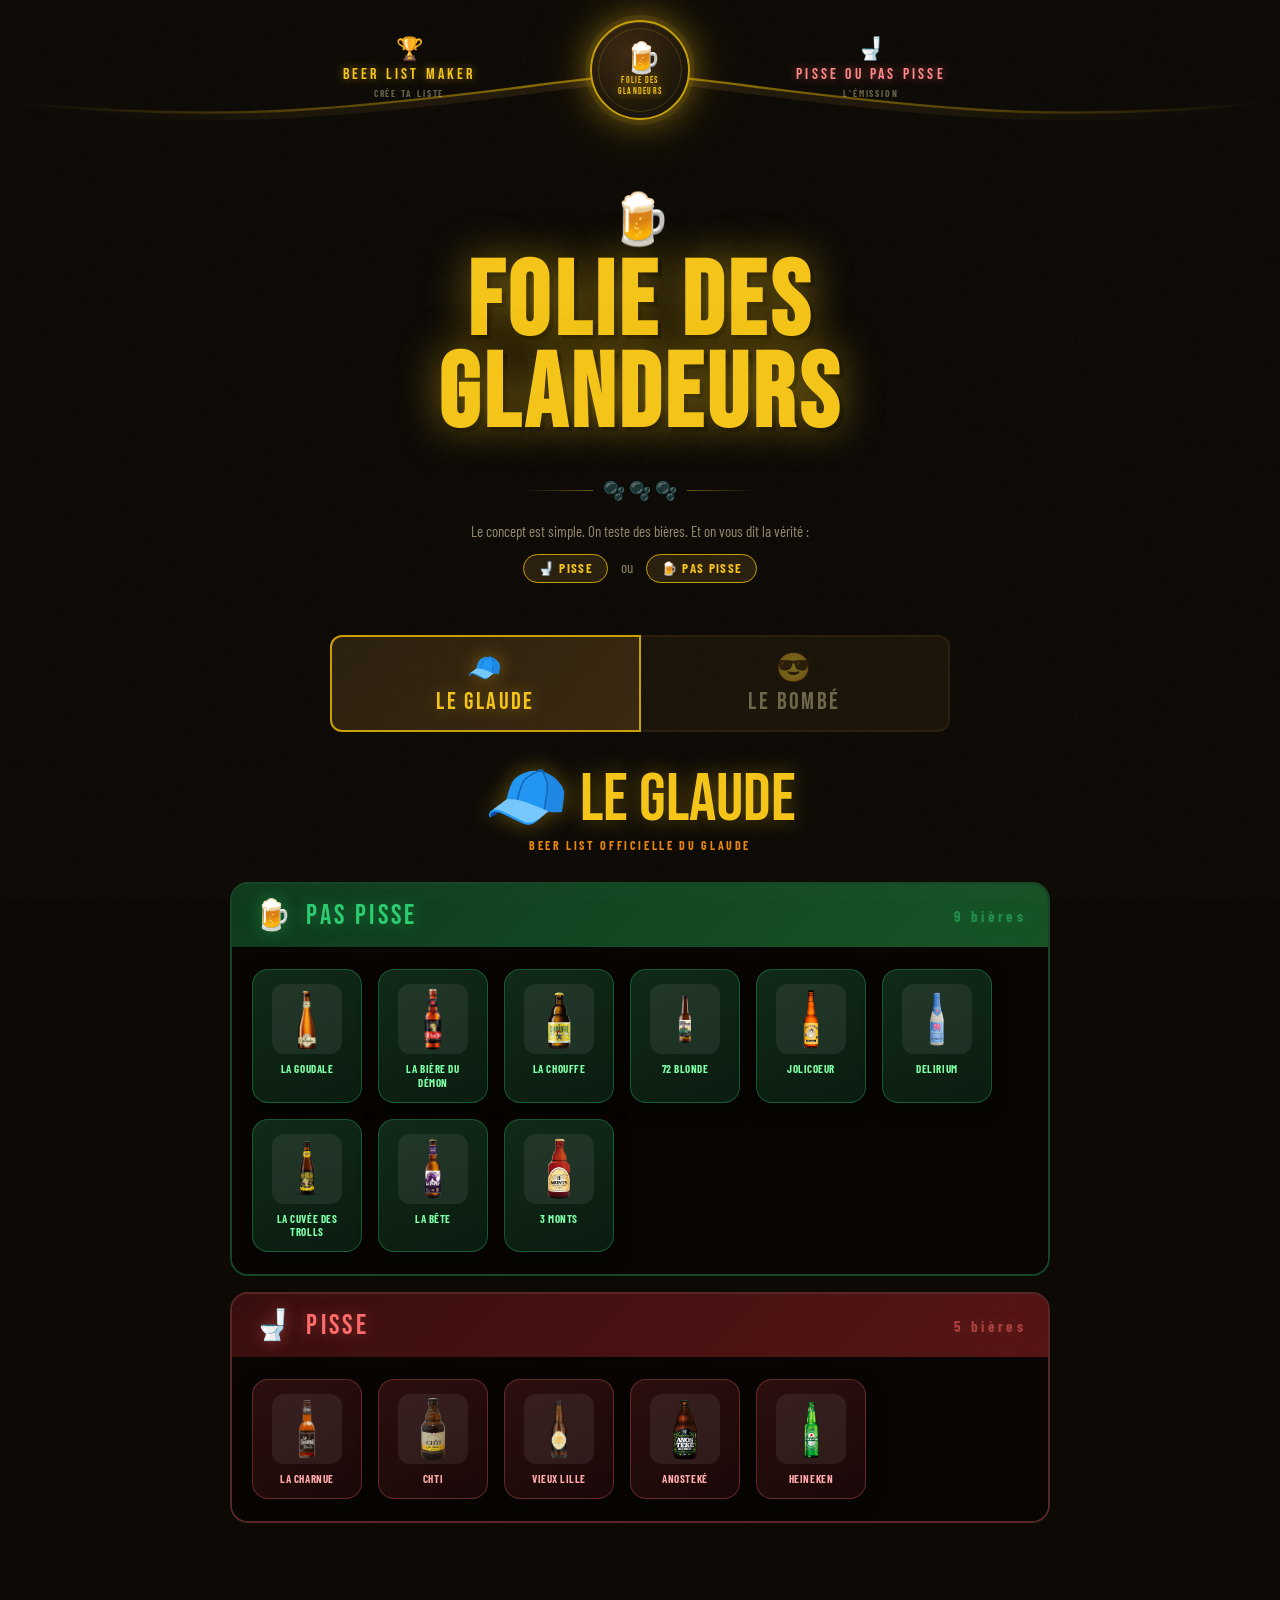
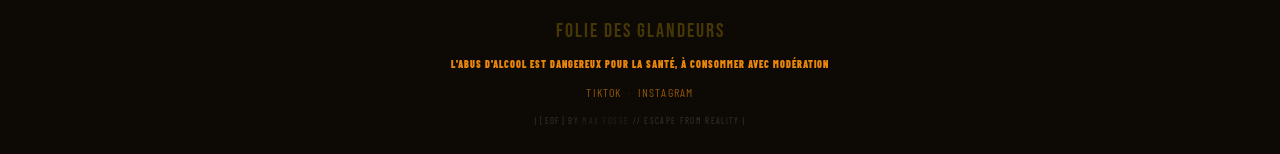
==== commit f02af5b1: "Add files via upload" ====
--- a/index.html
+++ b/index.html
@@ -237,7 +237,7 @@
   <a href="https://www.tiktok.com/@foliedesglandeursoff?_r=1&_t=ZN-94dSIFWjz3m" target="_blank">TikTok</a> &nbsp;·&nbsp;
   <a href="https://www.instagram.com/foliedesglandeurs?igsh=MXhsZ2gyMXBodjlmdg==" target="_blank">Instagram</a>
   <div class="footer-credit">
-    | [EOF] BY <a href="https://maxfosse.github.io/" target="_blank">MAX FOSSE</a> // ESCAPE FROM REALITY |
+    | [EOF] BY <a href="https://maxfosse.fr/" target="_blank">MAX FOSSE</a> // ESCAPE FROM REALITY |
   </div>
 </footer>
 
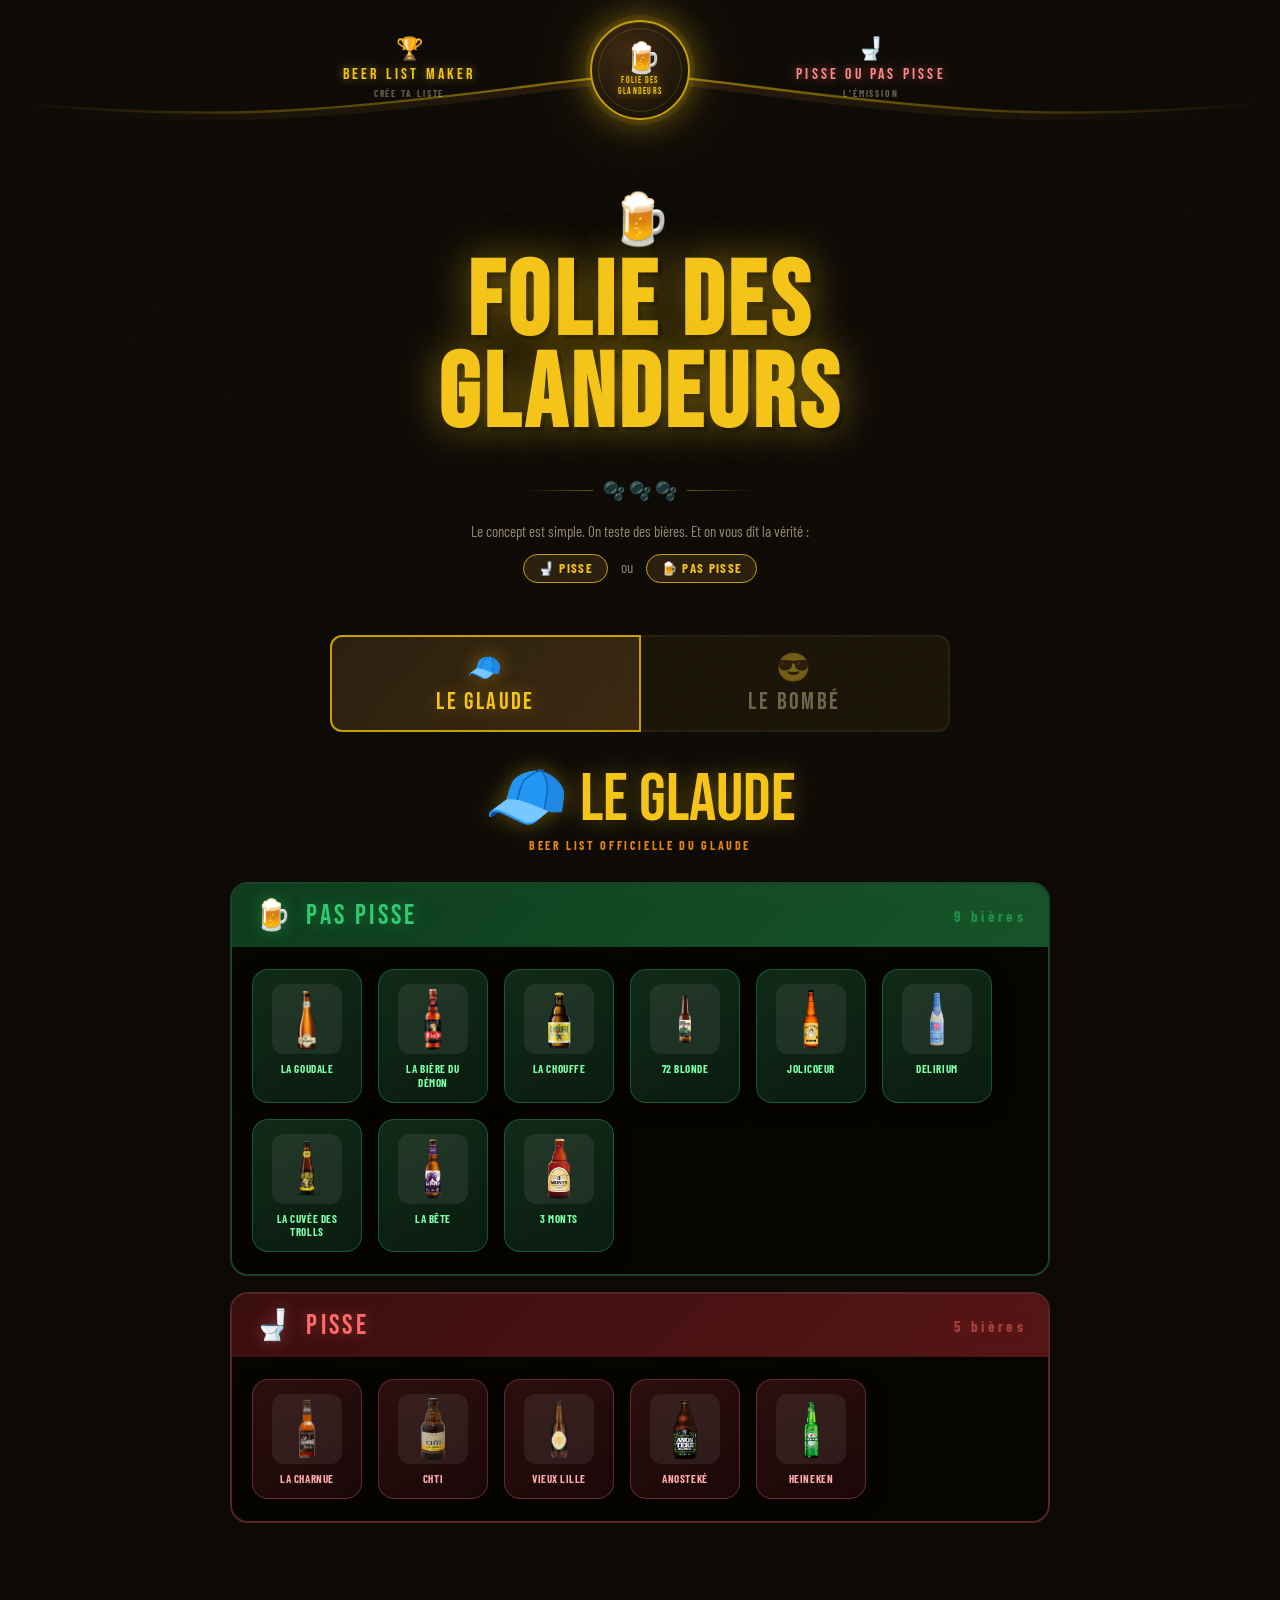
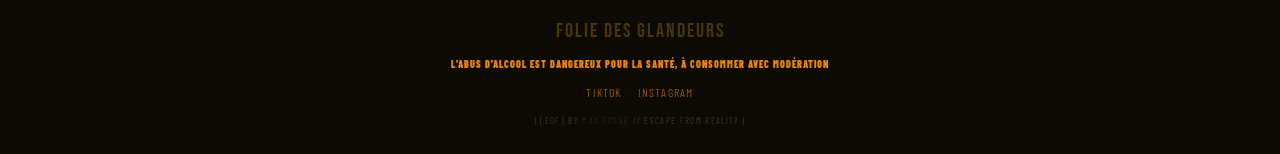
==== commit ce107282: "Add files via upload" ====
--- a/index.html
+++ b/index.html
@@ -178,17 +178,17 @@
   <span class="badge">🚽 Pisse</span> ou <span class="badge">🍺 Pas Pisse</span>
 </p>
 
-<div class="tabs">
-  <button class="tab-btn active" data-tab="glaude" onclick="switchTab('glaude')">
+<div class="tabs" role="tablist" aria-label="Choisir un personnage">
+  <button class="tab-btn active" data-tab="glaude" role="tab" aria-selected="true" aria-controls="tier-glaude">
     <span class="avatar">🧢</span>Le Glaude
   </button>
-  <button class="tab-btn" data-tab="bombe" onclick="switchTab('bombe')">
+  <button class="tab-btn" data-tab="bombe" role="tab" aria-selected="false" aria-controls="tier-bombe">
     <span class="avatar">😎</span>Le Bombé
   </button>
 </div>
 
 <!-- LE GLAUDE -->
-<div class="tier-container active" id="tier-glaude">
+<div class="tier-container active" id="tier-glaude" role="tabpanel" aria-labelledby="tab-glaude">
   <div class="tier-header">
     <div class="name">🧢 Le Glaude</div>
     <div class="subtitle">Beer List Officielle du Glaude</div>
@@ -210,7 +210,7 @@
 </div>
 
 <!-- LE BOMBÉ -->
-<div class="tier-container" id="tier-bombe">
+<div class="tier-container" id="tier-bombe" role="tabpanel" aria-labelledby="tab-bombe">
   <div class="tier-header">
     <div class="name">😎 Le Bombé</div>
     <div class="subtitle">Beer List Officielle du Bombé</div>
@@ -241,7 +241,7 @@
   </div>
 </footer>
 
-<button id="back-to-top" title="Remonter en haut">↑</button>
+<button id="back-to-top" title="Remonter en haut" aria-label="Remonter en haut de la page">↑</button>
 
 <script src="utils.js"></script>
 <script src="script.js"></script>
--- a/styles.css
+++ b/styles.css
@@ -150,14 +150,50 @@
   .tier-container {
     display: none; max-width: 860px;
     margin: 0 auto 60px; padding: 0 20px;
-    animation: fadeIn 0.35s ease;
-  }
-
-  .tier-container.active { display: block; }
-
-  @keyframes fadeIn {
-    from { opacity: 0; transform: translateY(10px); }
-    to   { opacity: 1; transform: translateY(0); }
+  }
+
+  .tier-container.active {
+    display: block;
+    animation: tabSlideIn 0.28s cubic-bezier(0.22, 1, 0.36, 1) both;
+  }
+
+  @keyframes tabSlideIn {
+    from {
+      opacity: 0;
+      transform: translateY(18px) skewY(0.6deg);
+      filter: blur(4px);
+    }
+    to {
+      opacity: 1;
+      transform: translateY(0) skewY(0);
+      filter: blur(0);
+    }
+  }
+
+  .tier-container.tab-exit {
+    display: block;
+    animation: tabSlideOut 0.22s cubic-bezier(0.55, 0, 1, 0.45) both;
+    pointer-events: none;
+  }
+
+  @keyframes tabSlideOut {
+    from {
+      opacity: 1;
+      transform: translateY(0) skewY(0);
+      filter: blur(0);
+    }
+    to {
+      opacity: 0;
+      transform: translateY(-14px) skewY(-0.4deg);
+      filter: blur(5px);
+    }
+  }
+
+  .tier-container.tab-enter {
+    display: block;
+    opacity: 0;
+    transform: translateY(18px);
+    filter: blur(4px);
   }
 
   .tier-header { text-align: center; margin-bottom: 30px; }
@@ -237,7 +273,7 @@
 
   .beer-img-wrap img { width: 62px; height: 62px; object-fit: contain; }
 
-  /* Si l'image charge pas — fallback emoji, dignité préservée */
+  /* Si l'image charge pas... fallback emoji, dignité préservée ! */
   .beer-emoji-fallback { font-size: 40px; line-height: 1; display: none; }
 
   .beer-name {
@@ -546,9 +582,6 @@
     .wing-sub   { font-size: 7px;  letter-spacing: 0.08em; }
   }
 
-
-
-
 /* --- Smooth scroll pour tout le site --- */
 html {
     scroll-behavior: smooth;
